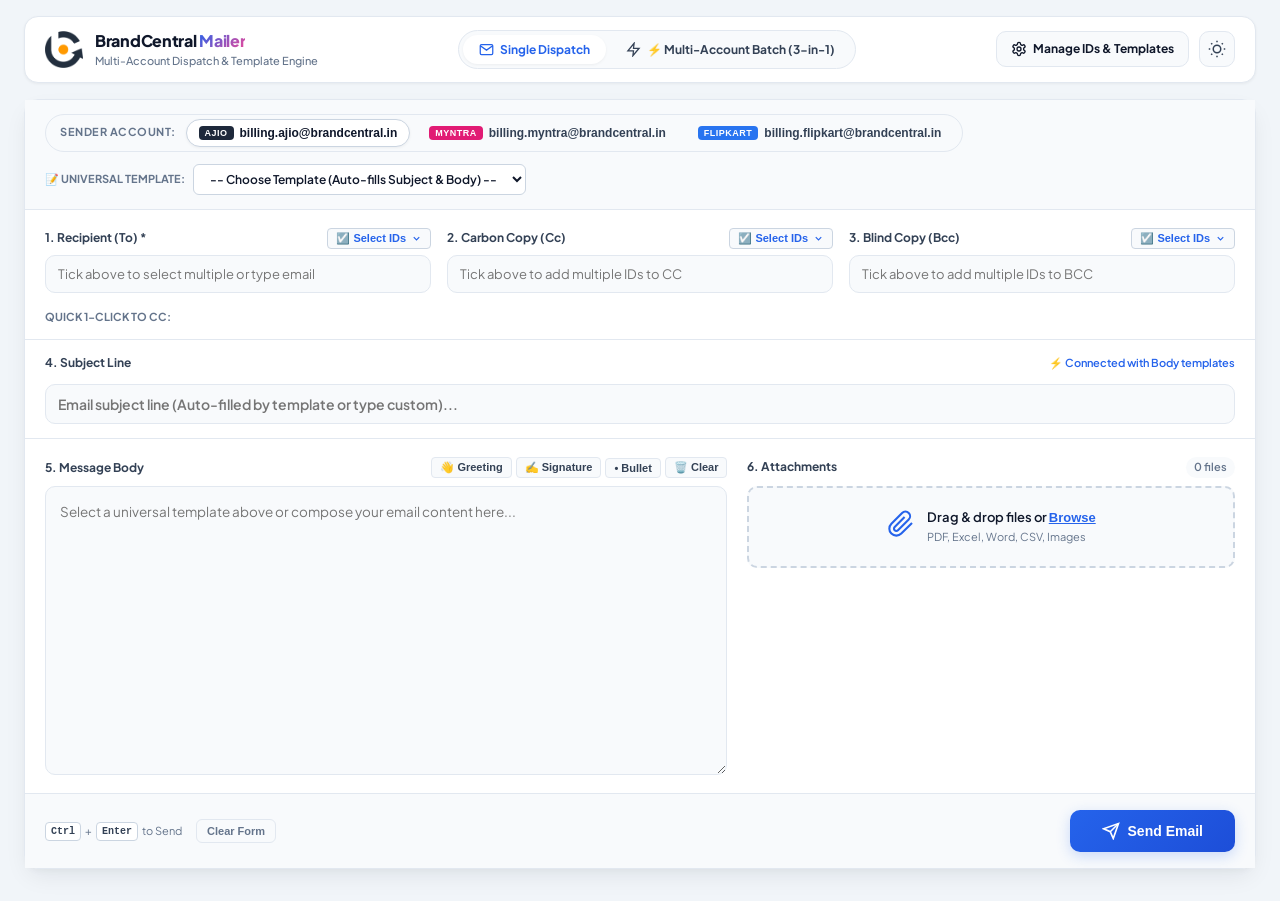
==== static/index.html @ 06729e57 "ok ok" ====
<!DOCTYPE html>
<html lang="en">
<head>
    <meta charset="UTF-8">
    <meta name="viewport" content="width=device-width, initial-scale=1.0">
    <title>BrandCentral Mailer - Multi-Account Dispatcher</title>
    
    <!-- Google Fonts -->
    <link rel="preconnect" href="https://fonts.googleapis.com">
    <link rel="preconnect" href="https://fonts.gstatic.com" crossorigin>
    <link href="https://fonts.googleapis.com/css2?family=Plus+Jakarta+Sans:wght@400;500;600;700;800&family=JetBrains+Mono:wght@400;500&display=swap" rel="stylesheet">
    
    <!-- Tab Favicon -->
    <link rel="icon" type="image/png" href="/static/logo.png">
    <link rel="shortcut icon" type="image/png" href="/static/logo.png">
    <link rel="apple-touch-icon" href="/static/logo.png">

    <link rel="stylesheet" href="/static/style.css">
</head>
<body>
    <div class="app-layout">
        <!-- Top Navigation Bar -->
        <header class="top-navbar">
            <div class="nav-brand">
                <div class="brand-logo-badge">
                    <img src="/static/logo.png" alt="Logo" class="brand-logo-img">
                </div>
                <div class="brand-titles">
                    <span class="brand-title">BrandCentral <span class="highlight">Mailer</span></span>
                    <span class="brand-subtitle">Multi-Account Dispatch & Template Engine</span>
                </div>
            </div>

            <!-- Mode Switcher: Single vs Multi-Account Batch -->
            <div class="mode-switcher-group">
                <button type="button" class="mode-switch-btn active" id="btnModeSingle" data-mode="single">
                    <svg width="15" height="15" viewBox="0 0 24 24" fill="none" stroke="currentColor" stroke-width="2">
                        <path d="M4 4h16c1.1 0 2 .9 2 2v12c0 1.1-.9 2-2 2H4c-1.1 0-2-.9-2-2V6c0-1.1.9-2 2-2z"></path>
                        <polyline points="22,6 12,13 2,6"></polyline>
                    </svg>
                    <span>Single Dispatch</span>
                </button>
                <button type="button" class="mode-switch-btn" id="btnModeBatch" data-mode="batch">
                    <svg width="15" height="15" viewBox="0 0 24 24" fill="none" stroke="currentColor" stroke-width="2">
                        <polygon points="13 2 3 14 12 14 11 22 21 10 12 10 13 2"></polygon>
                    </svg>
                    <span>⚡ Multi-Account Batch (3-in-1)</span>
                </button>
            </div>

            <div class="nav-actions">
                <a href="/manage" class="btn-manage-link" title="Manage Saved Mail IDs and Templates">
                    <svg width="16" height="16" viewBox="0 0 24 24" fill="none" stroke="currentColor" stroke-width="2">
                        <path d="M12.22 2h-.44a2 2 0 0 0-2 2v.18a2 2 0 0 1-1 1.73l-.43.25a2 2 0 0 1-2 0l-.15-.08a2 2 0 0 0-2.73.73l-.22.38a2 2 0 0 0 .73 2.73l.15.1a2 2 0 0 1 1 1.72v.51a2 2 0 0 1-1 1.74l-.15.09a2 2 0 0 0-.73 2.73l.22.38a2 2 0 0 0 2.73.73l.15-.08a2 2 0 0 1 2 0l.43.25a2 2 0 0 1 1 1.73V20a2 2 0 0 0 2 2h.44a2 2 0 0 0 2-2v-.18a2 2 0 0 1 1-1.73l.43-.25a2 2 0 0 1 2 0l.15.08a2 2 0 0 0 2.73-.73l.22-.39a2 2 0 0 0-.73-2.73l-.15-.08a2 2 0 0 1-1-1.74v-.5a2 2 0 0 1 1-1.74l.15-.09a2 2 0 0 0 .73-2.73l-.22-.38a2 2 0 0 0-2.73-.73l-.15.08a2 2 0 0 1-2 0l-.43-.25a2 2 0 0 1-1-1.73V4a2 2 0 0 0-2-2z"></path>
                        <circle cx="12" cy="12" r="3"></circle>
                    </svg>
                    <span>Manage IDs & Templates</span>
                </a>
                <button type="button" id="themeToggle" class="btn-icon" title="Toggle Theme">
                    <svg width="18" height="18" viewBox="0 0 24 24" fill="none" stroke="currentColor" stroke-width="2">
                        <circle cx="12" cy="12" r="5"></circle>
                        <line x1="12" y1="1" x2="12" y2="3"></line>
                        <line x1="12" y1="21" x2="12" y2="23"></line>
                        <line x1="4.22" y1="4.22" x2="5.64" y2="5.64"></line>
                        <line x1="18.36" y1="18.36" x2="19.78" y2="19.78"></line>
                        <line x1="1" y1="12" x2="3" y2="12"></line>
                        <line x1="21" y1="12" x2="23" y2="12"></line>
                        <line x1="4.22" y1="19.78" x2="5.64" y2="18.36"></line>
                        <line x1="18.36" y1="5.64" x2="19.78" y2="4.22"></line>
                    </svg>
                </button>
            </div>
        </header>

        <!-- ================================================================
             VIEW 1: SINGLE DISPATCH MODE (Default)
             ================================================================ -->
        <main class="composer-main-layout" id="singleModeView">
            <form id="emailForm" class="master-composer-card" enctype="multipart/form-data">
                <input type="hidden" name="sender_id" id="sender_id" value="ajio">

                <!-- Header Bar of Composer -->
                <div class="composer-top-banner">
                    <!-- Sender Accounts Selector Group -->
                    <div class="sender-nav-selector">
                        <span class="sender-nav-label">Sender Account:</span>
                        <div class="sender-pills-group">
                            <button type="button" class="sender-pill-btn active" data-sender="ajio" id="pill-ajio">
                                <span class="pill-badge ajio">AJIO</span>
                                <span class="pill-text">billing.ajio@brandcentral.in</span>
                            </button>
                            <button type="button" class="sender-pill-btn" data-sender="myntra" id="pill-myntra">
                                <span class="pill-badge myntra">MYNTRA</span>
                                <span class="pill-text">billing.myntra@brandcentral.in</span>
                            </button>
                            <button type="button" class="sender-pill-btn" data-sender="flipkart" id="pill-flipkart">
                                <span class="pill-badge flipkart">FLIPKART</span>
                                <span class="pill-text">billing.flipkart@brandcentral.in</span>
                            </button>
                        </div>
                    </div>

                    <!-- Universal Template Dropdown -->
                    <div class="preset-box">
                        <label for="templateSelect">📝 Universal Template:</label>
                        <select id="templateSelect" class="preset-select">
                            <option value="">-- Choose Template (Auto-fills Subject & Body) --</option>
                        </select>
                    </div>
                </div>

                <!-- SECTION 1: SIDE-BY-SIDE RECIPIENTS (TO, CC, BCC) -->
                <div class="recipients-grid">
                    <!-- Column 1: TO -->
                    <div class="grid-field">
                        <div class="grid-label-row">
                            <label for="to" class="grid-label">1. Recipient (To) *</label>
                            <div class="multiselect-wrapper" data-target-input="to">
                                <button type="button" class="multiselect-btn">
                                    <span>☑️ Select IDs</span>
                                    <span class="badge-count" style="display: none;">0</span>
                                    <svg width="11" height="11" viewBox="0 0 24 24" fill="none" stroke="currentColor" stroke-width="2.5"><polyline points="6 9 12 15 18 9"></polyline></svg>
                                </button>
                                <div class="multiselect-dropdown">
                                    <div class="popover-top">
                                        <input type="text" class="popover-search-input" placeholder="🔍 Search emails...">
                                    </div>
                                    <div class="popover-actions">
                                        <button type="button" class="action-link-btn btn-select-all">Select All</button>
                                        <button type="button" class="action-link-btn btn-clear-all">Clear All</button>
                                    </div>
                                    <div class="checkbox-list"></div>
                                    <div class="popover-bottom">
                                        <button type="button" class="btn-popover-apply">Apply & Close</button>
                                    </div>
                                </div>
                            </div>
                        </div>
                        <input 
                            type="text" 
                            id="to" 
                            name="to" 
                            class="grid-input" 
                            placeholder="Tick above to select multiple or type email" 
                            required
                            autocomplete="off"
                        >
                    </div>

                    <!-- Column 2: CC -->
                    <div class="grid-field">
                        <div class="grid-label-row">
                            <label for="cc" class="grid-label">2. Carbon Copy (Cc)</label>
                            <div class="multiselect-wrapper" data-target-input="cc">
                                <button type="button" class="multiselect-btn">
                                    <span>☑️ Select IDs</span>
                                    <span class="badge-count" style="display: none;">0</span>
                                    <svg width="11" height="11" viewBox="0 0 24 24" fill="none" stroke="currentColor" stroke-width="2.5"><polyline points="6 9 12 15 18 9"></polyline></svg>
                                </button>
                                <div class="multiselect-dropdown">
                                    <div class="popover-top">
                                        <input type="text" class="popover-search-input" placeholder="🔍 Search emails...">
                                    </div>
                                    <div class="popover-actions">
                                        <button type="button" class="action-link-btn btn-select-all">Select All</button>
                                        <button type="button" class="action-link-btn btn-clear-all">Clear All</button>
                                    </div>
                                    <div class="checkbox-list"></div>
                                    <div class="popover-bottom">
                                        <button type="button" class="btn-popover-apply">Apply & Close</button>
                                    </div>
                                </div>
                            </div>
                        </div>
                        <input 
                            type="text" 
                            id="cc" 
                            name="cc" 
                            class="grid-input" 
                            placeholder="Tick above to add multiple IDs to CC"
                            autocomplete="off"
                        >
                    </div>

                    <!-- Column 3: BCC -->
                    <div class="grid-field">
                        <div class="grid-label-row">
                            <label for="bcc" class="grid-label">3. Blind Copy (Bcc)</label>
                            <div class="multiselect-wrapper" data-target-input="bcc">
                                <button type="button" class="multiselect-btn">
                                    <span>☑️ Select IDs</span>
                                    <span class="badge-count" style="display: none;">0</span>
                                    <svg width="11" height="11" viewBox="0 0 24 24" fill="none" stroke="currentColor" stroke-width="2.5"><polyline points="6 9 12 15 18 9"></polyline></svg>
                                </button>
                                <div class="multiselect-dropdown">
                                    <div class="popover-top">
                                        <input type="text" class="popover-search-input" placeholder="🔍 Search emails...">
                                    </div>
                                    <div class="popover-actions">
                                        <button type="button" class="action-link-btn btn-select-all">Select All</button>
                                        <button type="button" class="action-link-btn btn-clear-all">Clear All</button>
                                    </div>
                                    <div class="checkbox-list"></div>
                                    <div class="popover-bottom">
                                        <button type="button" class="btn-popover-apply">Apply & Close</button>
                                    </div>
                                </div>
                            </div>
                        </div>
                        <input 
                            type="text" 
                            id="bcc" 
                            name="bcc" 
                            class="grid-input" 
                            placeholder="Tick above to add multiple IDs to BCC"
                            autocomplete="off"
                        >
                    </div>
                </div>

                <!-- Quick Email Chips Bar -->
                <div class="quick-chips-bar">
                    <span class="chips-label">Quick 1-Click to CC:</span>
                    <div class="chips-scroll" id="quickChipsContainer"></div>
                </div>

                <!-- SECTION 2: SUBJECT -->
                <div class="subject-section">
                    <div class="grid-field full-width">
                        <div class="subject-label-row">
                            <label for="subject" class="grid-label">4. Subject Line</label>
                            <span class="subject-connected-hint">⚡ Connected with Body templates</span>
                        </div>
                        <input 
                            type="text" 
                            id="subject" 
                            name="subject" 
                            class="grid-input subject-styled-input" 
                            placeholder="Email subject line (Auto-filled by template or type custom)..."
                            autocomplete="off"
                        >
                    </div>
                </div>

                <!-- SECTION 3: BODY & ATTACHMENTS SIDE-BY-SIDE -->
                <div class="content-attachments-grid">
                    <!-- Left: Message Body -->
                    <div class="body-column">
                        <div class="column-header">
                            <label for="body" class="grid-label">5. Message Body</label>
                            <div class="body-toolbar">
                                <button type="button" class="tool-btn" data-tool="greeting" title="Insert Greeting">👋 Greeting</button>
                                <button type="button" class="tool-btn" data-tool="signature" title="Insert Brand Signature">✍️ Signature</button>
                                <button type="button" class="tool-btn" data-tool="bullet" title="Add Bullet">• Bullet</button>
                                <button type="button" class="tool-btn tool-clear" data-tool="clear" title="Clear Body">🗑️ Clear</button>
                            </div>
                        </div>
                        <textarea 
                            id="body" 
                            name="body" 
                            class="body-textarea" 
                            rows="12" 
                            placeholder="Select a universal template above or compose your email content here..."
                        ></textarea>
                    </div>

                    <!-- Right: Attachments -->
                    <div class="attachments-column">
                        <div class="column-header">
                            <label class="grid-label">6. Attachments</label>
                            <span class="file-count-badge" id="fileCountBadge">0 files</span>
                        </div>

                        <div class="drop-zone-compact" id="dropZone">
                            <div class="compact-drop-content">
                                <div class="drop-icon">
                                    <svg width="28" height="28" viewBox="0 0 24 24" fill="none" stroke="currentColor" stroke-width="1.8">
                                        <path d="M21.44 11.05l-9.19 9.19a6 6 0 0 1-8.49-8.49l9.19-9.19a4 4 0 0 1 5.66 5.66l-9.2 9.19a2 2 0 0 1-2.83-2.83l8.49-8.48"></path>
                                    </svg>
                                </div>
                                <div class="drop-text-box">
                                    <span class="main-drop-text">Drag & drop files or <button type="button" class="browse-action" id="browseBtn">Browse</button></span>
                                    <span class="sub-drop-text">PDF, Excel, Word, CSV, Images</span>
                                </div>
                            </div>
                            <input 
                                type="file" 
                                id="fileInput" 
                                name="attachments" 
                                multiple 
                                style="display: none;"
                            >
                        </div>

                        <div class="compact-files-list" id="fileList"></div>
                    </div>
                </div>

                <!-- SECTION 4: FOOTER ACTION BAR -->
                <div class="composer-action-bar">
                    <div class="action-bar-left">
                        <span class="hint-tag"><kbd>Ctrl</kbd> + <kbd>Enter</kbd> to Send</span>
                        <button type="button" id="resetBtn" class="btn-clear-draft">Clear Form</button>
                    </div>

                    <div class="action-bar-right">
                        <button type="submit" id="sendBtn" class="btn-primary-send">
                            <span class="send-label">
                                <svg width="18" height="18" viewBox="0 0 24 24" fill="none" stroke="currentColor" stroke-width="2.2">
                                    <line x1="22" y1="2" x2="11" y2="13"></line>
                                    <polygon points="22 2 15 22 11 13 2 9 22 2"></polygon>
                                </svg>
                                <span>Send Email</span>
                            </span>
                            <span class="btn-loader" id="btnLoader" style="display: none;"></span>
                        </button>
                    </div>
                </div>
            </form>
        </main>

        <!-- ================================================================
             VIEW 2: MULTI-ACCOUNT BATCH (3-in-1) MODE
             ================================================================ -->
        <main class="batch-main-layout" id="multiModeView" style="display: none;">
            <div class="batch-header-banner">
                <div class="batch-banner-left">
                    <h2>⚡ Multi-Account Batch Dispatcher</h2>
                    <p>Har brand card me <strong>apna alag Template</strong>, <strong>☑️ Multi-Select Checkboxes se Recipients</strong> aur attachments set karein!</p>
                </div>
            </div>

            <!-- Batch 3-Card Grid -->
            <div class="batch-cards-container">
                <!-- CARD 1: AJIO -->
                <div class="batch-brand-card" id="batchCardAjio">
                    <div class="batch-card-top ajio-header">
                        <div class="card-brand-tag">
                            <span class="brand-pill ajio">AJIO</span>
                            <span class="brand-email-label">billing.ajio@brandcentral.in</span>
                        </div>
                        <div class="card-toggle-group">
                            <div class="card-tpl-picker">
                                <label for="batchTplAjio">📝 Ajio Template:</label>
                                <select id="batchTplAjio" class="batch-card-template-select" data-brand="ajio">
                                    <option value="">-- Choose Ajio Template --</option>
                                </select>
                            </div>
                            <label class="toggle-checkbox-label">
                                <input type="checkbox" id="enableAjioBatch" checked>
                                <span>Include in Batch</span>
                            </label>
                            <span class="batch-card-status ready" id="statusAjio">Ready</span>
                        </div>
                    </div>

                    <div class="batch-card-body">
                        <!-- Recipients Row with Multi-Select Checkboxes -->
                        <div class="batch-field-group">
                            <!-- To -->
                            <div class="batch-field">
                                <div class="grid-label-row">
                                    <label class="grid-label">To *</label>
                                    <div class="multiselect-wrapper" data-target-input="batchToAjio">
                                        <button type="button" class="multiselect-btn">
                                            <span>☑️ Select IDs</span>
                                            <span class="badge-count" style="display: none;">0</span>
                                            <svg width="11" height="11" viewBox="0 0 24 24" fill="none" stroke="currentColor" stroke-width="2.5"><polyline points="6 9 12 15 18 9"></polyline></svg>
                                        </button>
                                        <div class="multiselect-dropdown">
                                            <div class="popover-top">
                                                <input type="text" class="popover-search-input" placeholder="🔍 Search emails...">
                                            </div>
                                            <div class="popover-actions">
                                                <button type="button" class="action-link-btn btn-select-all">Select All</button>
                                                <button type="button" class="action-link-btn btn-clear-all">Clear All</button>
                                            </div>
                                            <div class="checkbox-list"></div>
                                            <div class="popover-bottom">
                                                <button type="button" class="btn-popover-apply">Apply & Close</button>
                                            </div>
                                        </div>
                                    </div>
                                </div>
                                <input type="text" id="batchToAjio" class="grid-input" placeholder="Tick above to add multiple recipients" required>
                            </div>

                            <!-- Cc -->
                            <div class="batch-field">
                                <div class="grid-label-row">
                                    <label class="grid-label">Cc</label>
                                    <div class="multiselect-wrapper" data-target-input="batchCcAjio">
                                        <button type="button" class="multiselect-btn">
                                            <span>☑️ Select IDs</span>
                                            <span class="badge-count" style="display: none;">0</span>
                                            <svg width="11" height="11" viewBox="0 0 24 24" fill="none" stroke="currentColor" stroke-width="2.5"><polyline points="6 9 12 15 18 9"></polyline></svg>
                                        </button>
                                        <div class="multiselect-dropdown">
                                            <div class="popover-top">
                                                <input type="text" class="popover-search-input" placeholder="🔍 Search emails...">
                                            </div>
                                            <div class="popover-actions">
                                                <button type="button" class="action-link-btn btn-select-all">Select All</button>
                                                <button type="button" class="action-link-btn btn-clear-all">Clear All</button>
                                            </div>
                                            <div class="checkbox-list"></div>
                                            <div class="popover-bottom">
                                                <button type="button" class="btn-popover-apply">Apply & Close</button>
                                            </div>
                                        </div>
                                    </div>
                                </div>
                                <input type="text" id="batchCcAjio" class="grid-input" placeholder="Tick above to add CC">
                            </div>

                            <!-- Bcc -->
                            <div class="batch-field">
                                <div class="grid-label-row">
                                    <label class="grid-label">Bcc</label>
                                    <div class="multiselect-wrapper" data-target-input="batchBccAjio">
                                        <button type="button" class="multiselect-btn">
                                            <span>☑️ Select IDs</span>
                                            <span class="badge-count" style="display: none;">0</span>
                                            <svg width="11" height="11" viewBox="0 0 24 24" fill="none" stroke="currentColor" stroke-width="2.5"><polyline points="6 9 12 15 18 9"></polyline></svg>
                                        </button>
                                        <div class="multiselect-dropdown">
                                            <div class="popover-top">
                                                <input type="text" class="popover-search-input" placeholder="🔍 Search emails...">
                                            </div>
                                            <div class="popover-actions">
                                                <button type="button" class="action-link-btn btn-select-all">Select All</button>
                                                <button type="button" class="action-link-btn btn-clear-all">Clear All</button>
                                            </div>
                                            <div class="checkbox-list"></div>
                                            <div class="popover-bottom">
                                                <button type="button" class="btn-popover-apply">Apply & Close</button>
                                            </div>
                                        </div>
                                    </div>
                                </div>
                                <input type="text" id="batchBccAjio" class="grid-input" placeholder="Tick above to add BCC">
                            </div>
                        </div>

                        <!-- Subject Row -->
                        <div class="batch-field">
                            <label class="grid-label">Ajio Subject</label>
                            <input type="text" id="batchSubAjio" class="grid-input" placeholder="Ajio email subject line...">
                        </div>

                        <!-- Body & Attachments Split Row -->
                        <div class="batch-body-attach-grid">
                            <div class="batch-field">
                                <label class="grid-label">Ajio Message Body</label>
                                <textarea id="batchBodyAjio" class="body-textarea" rows="6" placeholder="Message content for Ajio..."></textarea>
                            </div>
                            <div class="batch-field">
                                <div class="grid-label-row">
                                    <label class="grid-label">Ajio Attachments</label>
                                    <span class="batch-file-count" id="countAjioBadge">0 files</span>
                                </div>
                                <div class="batch-dropzone" id="dropZoneAjio">
                                    <span>📎 Drag Ajio files or <button type="button" class="browse-action" id="browseBtnAjio">Browse</button></span>
                                    <input type="file" id="fileInputAjio" multiple style="display: none;">
                                </div>
                                <div class="batch-file-list" id="fileListAjio"></div>
                            </div>
                        </div>
                    </div>
                </div>

                <!-- CARD 2: MYNTRA -->
                <div class="batch-brand-card" id="batchCardMyntra">
                    <div class="batch-card-top myntra-header">
                        <div class="card-brand-tag">
                            <span class="brand-pill myntra">MYNTRA</span>
                            <span class="brand-email-label">billing.myntra@brandcentral.in</span>
                        </div>
                        <div class="card-toggle-group">
                            <div class="card-tpl-picker">
                                <label for="batchTplMyntra">📝 Myntra Template:</label>
                                <select id="batchTplMyntra" class="batch-card-template-select" data-brand="myntra">
                                    <option value="">-- Choose Myntra Template --</option>
                                </select>
                            </div>
                            <label class="toggle-checkbox-label">
                                <input type="checkbox" id="enableMyntraBatch" checked>
                                <span>Include in Batch</span>
                            </label>
                            <span class="batch-card-status ready" id="statusMyntra">Ready</span>
                        </div>
                    </div>

                    <div class="batch-card-body">
                        <!-- Recipients Row with Multi-Select Checkboxes -->
                        <div class="batch-field-group">
                            <!-- To -->
                            <div class="batch-field">
                                <div class="grid-label-row">
                                    <label class="grid-label">To *</label>
                                    <div class="multiselect-wrapper" data-target-input="batchToMyntra">
                                        <button type="button" class="multiselect-btn">
                                            <span>☑️ Select IDs</span>
                                            <span class="badge-count" style="display: none;">0</span>
                                            <svg width="11" height="11" viewBox="0 0 24 24" fill="none" stroke="currentColor" stroke-width="2.5"><polyline points="6 9 12 15 18 9"></polyline></svg>
                                        </button>
                                        <div class="multiselect-dropdown">
                                            <div class="popover-top">
                                                <input type="text" class="popover-search-input" placeholder="🔍 Search emails...">
                                            </div>
                                            <div class="popover-actions">
                                                <button type="button" class="action-link-btn btn-select-all">Select All</button>
                                                <button type="button" class="action-link-btn btn-clear-all">Clear All</button>
                                            </div>
                                            <div class="checkbox-list"></div>
                                            <div class="popover-bottom">
                                                <button type="button" class="btn-popover-apply">Apply & Close</button>
                                            </div>
                                        </div>
                                    </div>
                                </div>
                                <input type="text" id="batchToMyntra" class="grid-input" placeholder="Tick above to add multiple recipients" required>
                            </div>

                            <!-- Cc -->
                            <div class="batch-field">
                                <div class="grid-label-row">
                                    <label class="grid-label">Cc</label>
                                    <div class="multiselect-wrapper" data-target-input="batchCcMyntra">
                                        <button type="button" class="multiselect-btn">
                                            <span>☑️ Select IDs</span>
                                            <span class="badge-count" style="display: none;">0</span>
                                            <svg width="11" height="11" viewBox="0 0 24 24" fill="none" stroke="currentColor" stroke-width="2.5"><polyline points="6 9 12 15 18 9"></polyline></svg>
                                        </button>
                                        <div class="multiselect-dropdown">
                                            <div class="popover-top">
                                                <input type="text" class="popover-search-input" placeholder="🔍 Search emails...">
                                            </div>
                                            <div class="popover-actions">
                                                <button type="button" class="action-link-btn btn-select-all">Select All</button>
                                                <button type="button" class="action-link-btn btn-clear-all">Clear All</button>
                                            </div>
                                            <div class="checkbox-list"></div>
                                            <div class="popover-bottom">
                                                <button type="button" class="btn-popover-apply">Apply & Close</button>
                                            </div>
                                        </div>
                                    </div>
                                </div>
                                <input type="text" id="batchCcMyntra" class="grid-input" placeholder="Tick above to add CC">
                            </div>

                            <!-- Bcc -->
                            <div class="batch-field">
                                <div class="grid-label-row">
                                    <label class="grid-label">Bcc</label>
                                    <div class="multiselect-wrapper" data-target-input="batchBccMyntra">
                                        <button type="button" class="multiselect-btn">
                                            <span>☑️ Select IDs</span>
                                            <span class="badge-count" style="display: none;">0</span>
                                            <svg width="11" height="11" viewBox="0 0 24 24" fill="none" stroke="currentColor" stroke-width="2.5"><polyline points="6 9 12 15 18 9"></polyline></svg>
                                        </button>
                                        <div class="multiselect-dropdown">
                                            <div class="popover-top">
                                                <input type="text" class="popover-search-input" placeholder="🔍 Search emails...">
                                            </div>
                                            <div class="popover-actions">
                                                <button type="button" class="action-link-btn btn-select-all">Select All</button>
                                                <button type="button" class="action-link-btn btn-clear-all">Clear All</button>
                                            </div>
                                            <div class="checkbox-list"></div>
                                            <div class="popover-bottom">
                                                <button type="button" class="btn-popover-apply">Apply & Close</button>
                                            </div>
                                        </div>
                                    </div>
                                </div>
                                <input type="text" id="batchBccMyntra" class="grid-input" placeholder="Tick above to add BCC">
                            </div>
                        </div>

                        <!-- Subject Row -->
                        <div class="batch-field">
                            <label class="grid-label">Myntra Subject</label>
                            <input type="text" id="batchSubMyntra" class="grid-input" placeholder="Myntra email subject line...">
                        </div>

                        <!-- Body & Attachments Split Row -->
                        <div class="batch-body-attach-grid">
                            <div class="batch-field">
                                <label class="grid-label">Myntra Message Body</label>
                                <textarea id="batchBodyMyntra" class="body-textarea" rows="6" placeholder="Message content for Myntra..."></textarea>
                            </div>
                            <div class="batch-field">
                                <div class="grid-label-row">
                                    <label class="grid-label">Myntra Attachments</label>
                                    <span class="batch-file-count" id="countMyntraBadge">0 files</span>
                                </div>
                                <div class="drop-zone-compact" id="dropZoneMyntra" style="padding: 12px;">
                                    <span>📎 Drag Myntra files or <button type="button" class="browse-action" id="browseBtnMyntra">Browse</button></span>
                                    <input type="file" id="fileInputMyntra" multiple style="display: none;">
                                </div>
                                <div class="batch-file-list" id="fileListMyntra"></div>
                            </div>
                        </div>
                    </div>
                </div>

                <!-- CARD 3: FLIPKART -->
                <div class="batch-brand-card" id="batchCardFlipkart">
                    <div class="batch-card-top flipkart-header">
                        <div class="card-brand-tag">
                            <span class="brand-pill flipkart">FLIPKART</span>
                            <span class="brand-email-label">billing.flipkart@brandcentral.in</span>
                        </div>
                        <div class="card-toggle-group">
                            <div class="card-tpl-picker">
                                <label for="batchTplFlipkart">📝 Flipkart Template:</label>
                                <select id="batchTplFlipkart" class="batch-card-template-select" data-brand="flipkart">
                                    <option value="">-- Choose Flipkart Template --</option>
                                </select>
                            </div>
                            <label class="toggle-checkbox-label">
                                <input type="checkbox" id="enableFlipkartBatch" checked>
                                <span>Include in Batch</span>
                            </label>
                            <span class="batch-card-status ready" id="statusFlipkart">Ready</span>
                        </div>
                    </div>

                    <div class="batch-card-body">
                        <!-- Recipients Row with Multi-Select Checkboxes -->
                        <div class="batch-field-group">
                            <!-- To -->
                            <div class="batch-field">
                                <div class="grid-label-row">
                                    <label class="grid-label">To *</label>
                                    <div class="multiselect-wrapper" data-target-input="batchToFlipkart">
                                        <button type="button" class="multiselect-btn">
                                            <span>☑️ Select IDs</span>
                                            <span class="badge-count" style="display: none;">0</span>
                                            <svg width="11" height="11" viewBox="0 0 24 24" fill="none" stroke="currentColor" stroke-width="2.5"><polyline points="6 9 12 15 18 9"></polyline></svg>
                                        </button>
                                        <div class="multiselect-dropdown">
                                            <div class="popover-top">
                                                <input type="text" class="popover-search-input" placeholder="🔍 Search emails...">
                                            </div>
                                            <div class="popover-actions">
                                                <button type="button" class="action-link-btn btn-select-all">Select All</button>
                                                <button type="button" class="action-link-btn btn-clear-all">Clear All</button>
                                            </div>
                                            <div class="checkbox-list"></div>
                                            <div class="popover-bottom">
                                                <button type="button" class="btn-popover-apply">Apply & Close</button>
                                            </div>
                                        </div>
                                    </div>
                                </div>
                                <input type="text" id="batchToFlipkart" class="grid-input" placeholder="Tick above to add multiple recipients" required>
                            </div>

                            <!-- Cc -->
                            <div class="batch-field">
                                <div class="grid-label-row">
                                    <label class="grid-label">Cc</label>
                                    <div class="multiselect-wrapper" data-target-input="batchCcFlipkart">
                                        <button type="button" class="multiselect-btn">
                                            <span>☑️ Select IDs</span>
                                            <span class="badge-count" style="display: none;">0</span>
                                            <svg width="11" height="11" viewBox="0 0 24 24" fill="none" stroke="currentColor" stroke-width="2.5"><polyline points="6 9 12 15 18 9"></polyline></svg>
                                        </button>
                                        <div class="multiselect-dropdown">
                                            <div class="popover-top">
                                                <input type="text" class="popover-search-input" placeholder="🔍 Search emails...">
                                            </div>
                                            <div class="popover-actions">
                                                <button type="button" class="action-link-btn btn-select-all">Select All</button>
                                                <button type="button" class="action-link-btn btn-clear-all">Clear All</button>
                                            </div>
                                            <div class="checkbox-list"></div>
                                            <div class="popover-bottom">
                                                <button type="button" class="btn-popover-apply">Apply & Close</button>
                                            </div>
                                        </div>
                                    </div>
                                </div>
                                <input type="text" id="batchCcFlipkart" class="grid-input" placeholder="Tick above to add CC">
                            </div>

                            <!-- Bcc -->
                            <div class="batch-field">
                                <div class="grid-label-row">
                                    <label class="grid-label">Bcc</label>
                                    <div class="multiselect-wrapper" data-target-input="batchBccFlipkart">
                                        <button type="button" class="multiselect-btn">
                                            <span>☑️ Select IDs</span>
                                            <span class="badge-count" style="display: none;">0</span>
                                            <svg width="11" height="11" viewBox="0 0 24 24" fill="none" stroke="currentColor" stroke-width="2.5"><polyline points="6 9 12 15 18 9"></polyline></svg>
                                        </button>
                                        <div class="multiselect-dropdown">
                                            <div class="popover-top">
                                                <input type="text" class="popover-search-input" placeholder="🔍 Search emails...">
                                            </div>
                                            <div class="popover-actions">
                                                <button type="button" class="action-link-btn btn-select-all">Select All</button>
                                                <button type="button" class="action-link-btn btn-clear-all">Clear All</button>
                                            </div>
                                            <div class="checkbox-list"></div>
                                            <div class="popover-bottom">
                                                <button type="button" class="btn-popover-apply">Apply & Close</button>
                                            </div>
                                        </div>
                                    </div>
                                </div>
                                <input type="text" id="batchBccFlipkart" class="grid-input" placeholder="Tick above to add BCC">
                            </div>
                        </div>

                        <!-- Subject Row -->
                        <div class="batch-field">
                            <label class="grid-label">Flipkart Subject</label>
                            <input type="text" id="batchSubFlipkart" class="grid-input" placeholder="Flipkart email subject line...">
                        </div>

                        <!-- Body & Attachments Split Row -->
                        <div class="batch-body-attach-grid">
                            <div class="batch-field">
                                <label class="grid-label">Flipkart Message Body</label>
                                <textarea id="batchBodyFlipkart" class="body-textarea" rows="6" placeholder="Message content for Flipkart..."></textarea>
                            </div>
                            <div class="batch-field">
                                <div class="grid-label-row">
                                    <label class="grid-label">Flipkart Attachments</label>
                                    <span class="batch-file-count" id="countFlipkartBadge">0 files</span>
                                </div>
                                <div class="drop-zone-compact" id="dropZoneFlipkart" style="padding: 12px;">
                                    <span>📎 Drag Flipkart files or <button type="button" class="browse-action" id="browseBtnFlipkart">Browse</button></span>
                                    <input type="file" id="fileInputFlipkart" multiple style="display: none;">
                                </div>
                                <div class="batch-file-list" id="fileListFlipkart"></div>
                            </div>
                        </div>
                    </div>
                </div>
            </div>

            <!-- Global Batch Action Bar -->
            <div class="batch-action-bar">
                <div class="batch-action-left">
                    <button type="button" id="resetBatchBtn" class="btn-clear-draft">Clear All 3 Forms</button>
                    <span class="batch-status-msg" id="batchStatusSummary">3 Emails ready for dispatch</span>
                </div>
                <div class="batch-action-right">
                    <button type="button" id="sendBatchBtn" class="btn-primary-send batch-launch-btn">
                        <span class="send-label">
                            <svg width="20" height="20" viewBox="0 0 24 24" fill="none" stroke="currentColor" stroke-width="2.5">
                                <polygon points="13 2 3 14 12 14 11 22 21 10 12 10 13 2"></polygon>
                            </svg>
                            <span>🚀 Dispatch All Emails (1-by-1)</span>
                        </span>
                        <span class="btn-loader" id="batchBtnLoader" style="display: none;"></span>
                    </button>
                </div>
            </div>
        </main>

        <!-- Floating Notifications -->
        <div id="toastContainer" class="toast-container"></div>
    </div>

    <script src="/static/app.js"></script>
</body>
</html>
---- static/style.css ----
/* ==========================================================================
   BrandCentral Mailer - Complete Multi-Account & Management Design System
   ========================================================================== */

:root {
    /* Color Palette - Light Mode */
    --bg-page: #f1f5f9;
    --bg-surface: #ffffff;
    --bg-surface-elevated: #ffffff;
    --bg-subtle: #f8fafc;
    --bg-hover: #f1f5f9;
    --bg-active: #e2e8f0;
    
    --border-subtle: #e2e8f0;
    --border-strong: #cbd5e1;
    --border-focus: #2563eb;

    --text-primary: #0f172a;
    --text-secondary: #334155;
    --text-muted: #64748b;
    --text-inverse: #ffffff;

    --primary: #2563eb;
    --primary-hover: #1d4ed8;
    --primary-light: #eff6ff;
    --primary-glow: rgba(37, 99, 235, 0.22);

    --success: #10b981;
    --success-bg: #ecfdf5;
    --warning: #f59e0b;
    --warning-bg: #fffbeb;
    --danger: #ef4444;
    --danger-bg: #fef2f2;

    /* Brand Colors */
    --brand-ajio: #1e293b;
    --brand-myntra: #e11b74;
    --brand-flipkart: #2874f0;

    /* Radii */
    --radius-sm: 6px;
    --radius-md: 10px;
    --radius-lg: 14px;
    --radius-full: 9999px;

    /* Shadows */
    --shadow-sm: 0 1px 3px 0 rgba(0, 0, 0, 0.05);
    --shadow-md: 0 4px 6px -1px rgba(0, 0, 0, 0.07), 0 2px 4px -2px rgba(0, 0, 0, 0.05);
    --shadow-card: 0 10px 25px -4px rgba(15, 23, 42, 0.08), 0 4px 6px -2px rgba(15, 23, 42, 0.03);
    --shadow-popover: 0 12px 30px rgba(0, 0, 0, 0.15), 0 4px 10px rgba(0, 0, 0, 0.05);

    /* Fonts */
    --font-main: 'Plus Jakarta Sans', -apple-system, BlinkMacSystemFont, 'Segoe UI', Roboto, sans-serif;
    --font-mono: 'JetBrains Mono', Consolas, monospace;

    --transition-fast: 0.15s cubic-bezier(0.4, 0, 0.2, 1);
}

/* Dark Mode Theme */
[data-theme="dark"] {
    --bg-page: #0b0f19;
    --bg-surface: #111827;
    --bg-surface-elevated: #1f2937;
    --bg-subtle: #161f30;
    --bg-hover: #1f293d;
    --bg-active: #28354d;
    
    --border-subtle: #1f293d;
    --border-strong: #334155;
    --border-focus: #60a5fa;

    --text-primary: #f8fafc;
    --text-secondary: #cbd5e1;
    --text-muted: #64748b;
    --text-inverse: #0f172a;

    --primary: #3b82f6;
    --primary-hover: #60a5fa;
    --primary-light: rgba(59, 130, 246, 0.15);
    --primary-glow: rgba(59, 130, 246, 0.4);

    --success: #34d399;
    --success-bg: rgba(16, 185, 129, 0.15);
    --warning: #fbbf24;
    --warning-bg: rgba(245, 158, 11, 0.15);
    --danger: #f87171;
    --danger-bg: rgba(239, 68, 68, 0.15);

    --shadow-card: 0 16px 35px -5px rgba(0, 0, 0, 0.5);
    --shadow-popover: 0 16px 35px rgba(0, 0, 0, 0.6);
}

/* Global Reset */
*, *::before, *::after {
    box-sizing: border-box;
    margin: 0;
    padding: 0;
}

body {
    font-family: var(--font-main);
    background-color: var(--bg-page);
    color: var(--text-primary);
    line-height: 1.5;
    -webkit-font-smoothing: antialiased;
    min-height: 100vh;
}

.app-layout {
    display: flex;
    flex-direction: column;
    max-width: 1440px;
    margin: 0 auto;
    padding: 16px 24px 32px 24px;
    gap: 16px;
    min-height: 100vh;
}

/* ==========================================================================
   Top Navbar & Mode Switcher
   ========================================================================== */

.top-navbar {
    display: flex;
    align-items: center;
    justify-content: space-between;
    padding: 12px 20px;
    background: var(--bg-surface);
    border: 1px solid var(--border-subtle);
    border-radius: var(--radius-lg);
    box-shadow: var(--shadow-sm);
    flex-wrap: wrap;
    gap: 12px;
}

.nav-brand {
    display: flex;
    align-items: center;
    gap: 12px;
}

.brand-logo-badge {
    width: 38px;
    height: 38px;
    border-radius: 10px;
    background: transparent;
    display: flex;
    align-items: center;
    justify-content: center;
    overflow: hidden;
    flex-shrink: 0;
}

.brand-logo-img {
    width: 100%;
    height: 100%;
    object-fit: contain;
    border-radius: 8px;
}

.brand-titles {
    display: flex;
    flex-direction: column;
}

.brand-title {
    font-size: 16px;
    font-weight: 800;
    letter-spacing: -0.3px;
    color: var(--text-primary);
}

.brand-title .highlight {
    background: linear-gradient(135deg, #2563eb, #ec4899);
    -webkit-background-clip: text;
    -webkit-text-fill-color: transparent;
}

.brand-subtitle {
    font-size: 11px;
    font-weight: 500;
    color: var(--text-muted);
}

/* Mode Switcher Buttons */
.mode-switcher-group {
    display: flex;
    align-items: center;
    gap: 4px;
    background: var(--bg-subtle);
    border: 1.5px solid var(--border-subtle);
    padding: 4px;
    border-radius: var(--radius-full);
}

.mode-switch-btn {
    display: flex;
    align-items: center;
    gap: 6px;
    padding: 7px 16px;
    border-radius: var(--radius-full);
    border: none;
    background: transparent;
    font-family: inherit;
    font-size: 12px;
    font-weight: 700;
    color: var(--text-secondary);
    cursor: pointer;
    transition: all var(--transition-fast);
}

.mode-switch-btn:hover {
    color: var(--text-primary);
}

.mode-switch-btn.active {
    background: var(--bg-surface);
    color: var(--primary);
    box-shadow: var(--shadow-sm);
}

.nav-actions {
    display: flex;
    align-items: center;
    gap: 10px;
}

.btn-manage-link, .btn-send-nav {
    display: flex;
    align-items: center;
    gap: 6px;
    padding: 8px 14px;
    border-radius: var(--radius-md);
    background: var(--bg-subtle);
    border: 1px solid var(--border-subtle);
    color: var(--text-primary);
    font-size: 12px;
    font-weight: 700;
    text-decoration: none;
    cursor: pointer;
    transition: all var(--transition-fast);
}

.btn-manage-link:hover, .btn-send-nav:hover {
    background: var(--bg-hover);
    border-color: var(--border-strong);
    color: var(--primary);
}

.btn-icon {
    width: 36px;
    height: 36px;
    border-radius: var(--radius-md);
    background: var(--bg-subtle);
    border: 1px solid var(--border-subtle);
    color: var(--text-secondary);
    display: flex;
    align-items: center;
    justify-content: center;
    cursor: pointer;
    transition: all var(--transition-fast);
}

.btn-icon:hover {
    background: var(--bg-hover);
    color: var(--text-primary);
}

/* Sender Nav Selector */
.sender-nav-selector {
    display: flex;
    align-items: center;
    gap: 10px;
    background: var(--bg-subtle);
    border: 1px solid var(--border-subtle);
    padding: 4px 8px;
    border-radius: var(--radius-full);
}

.sender-nav-label {
    font-size: 11px;
    font-weight: 700;
    color: var(--text-muted);
    text-transform: uppercase;
    letter-spacing: 0.5px;
    margin-left: 6px;
}

.sender-pills-group {
    display: flex;
    align-items: center;
    gap: 6px;
}

.sender-pill-btn {
    display: flex;
    align-items: center;
    gap: 6px;
    padding: 6px 12px;
    border-radius: var(--radius-full);
    border: 1px solid transparent;
    background: transparent;
    cursor: pointer;
    transition: all var(--transition-fast);
}

.sender-pill-btn:hover {
    background: var(--bg-hover);
}

.sender-pill-btn.active {
    background: var(--bg-surface);
    border-color: var(--border-strong);
    box-shadow: var(--shadow-sm);
}

.pill-badge {
    font-size: 9px;
    font-weight: 800;
    letter-spacing: 0.5px;
    padding: 2px 6px;
    border-radius: 4px;
    color: #ffffff;
}

.pill-badge.ajio { background: var(--brand-ajio); }
.pill-badge.myntra { background: var(--brand-myntra); }
.pill-badge.flipkart { background: var(--brand-flipkart); }

.pill-text {
    font-size: 12px;
    font-weight: 600;
    color: var(--text-secondary);
}

.sender-pill-btn.active .pill-text {
    color: var(--text-primary);
    font-weight: 700;
}

/* ==========================================================================
   Single Composer Card Layout
   ========================================================================== */

.composer-main-layout {
    width: 100%;
}

.master-composer-card {
    background: var(--bg-surface);
    border: 1px solid var(--border-subtle);
    border-radius: var(--radius-lg);
    box-shadow: var(--shadow-card);
    display: flex;
    flex-direction: column;
    overflow: visible;
}

.composer-top-banner {
    display: flex;
    align-items: center;
    justify-content: space-between;
    padding: 14px 20px;
    background: var(--bg-subtle);
    border-bottom: 1px solid var(--border-subtle);
    flex-wrap: wrap;
    gap: 12px;
}

.banner-status {
    display: flex;
    align-items: center;
    gap: 10px;
}

.active-badge {
    padding: 4px 10px;
    border-radius: var(--radius-sm);
    font-size: 11px;
    font-weight: 800;
    color: #ffffff;
    letter-spacing: 0.5px;
}

.active-badge.ajio { background: var(--brand-ajio); }
.active-badge.myntra { background: var(--brand-myntra); }
.active-badge.flipkart { background: var(--brand-flipkart); }

.status-desc {
    font-size: 12px;
    font-weight: 600;
    color: var(--text-secondary);
}

.preset-box {
    display: flex;
    align-items: center;
    gap: 8px;
}

.preset-box label {
    font-size: 11px;
    font-weight: 700;
    color: var(--text-muted);
    text-transform: uppercase;
}

.preset-select {
    padding: 6px 12px;
    border-radius: var(--radius-sm);
    border: 1px solid var(--border-strong);
    background: var(--bg-surface);
    color: var(--text-primary);
    font-family: inherit;
    font-size: 12px;
    font-weight: 600;
    outline: none;
    cursor: pointer;
    min-width: 260px;
    transition: all var(--transition-fast);
}

.preset-select:focus {
    border-color: var(--primary);
    box-shadow: 0 0 0 2px var(--primary-light);
}

/* Recipients 3-Column Grid */
.recipients-grid {
    display: grid;
    grid-template-columns: 1fr 1fr 1fr;
    gap: 16px;
    padding: 18px 20px 10px 20px;
}

@media (max-width: 900px) {
    .recipients-grid {
        grid-template-columns: 1fr;
    }
}

.grid-field {
    display: flex;
    flex-direction: column;
    gap: 6px;
    position: relative;
}

.grid-label-row {
    display: flex;
    align-items: center;
    justify-content: space-between;
}

.grid-label {
    font-size: 12px;
    font-weight: 700;
    color: var(--text-secondary);
}

/* Multi-Select Checkbox Dropdown Trigger & Popover */
.multiselect-wrapper {
    position: relative;
}

.multiselect-btn {
    display: flex;
    align-items: center;
    gap: 5px;
    padding: 3px 8px;
    border-radius: 4px;
    border: 1px solid var(--border-strong);
    background: var(--bg-subtle);
    color: var(--primary);
    font-size: 11px;
    font-weight: 700;
    cursor: pointer;
    transition: all var(--transition-fast);
}

.multiselect-btn:hover {
    background: var(--primary-light);
    border-color: var(--primary);
}

.badge-count {
    background: var(--primary);
    color: #ffffff;
    font-size: 9px;
    font-weight: 800;
    padding: 1px 5px;
    border-radius: var(--radius-full);
}

.multiselect-dropdown {
    display: none;
    position: absolute;
    top: calc(100% + 6px);
    right: 0;
    width: 290px;
    background: var(--bg-surface);
    border: 1px solid var(--border-strong);
    border-radius: var(--radius-md);
    box-shadow: var(--shadow-popover);
    z-index: 1000;
    flex-direction: column;
    overflow: hidden;
    animation: fadeInScale 0.15s cubic-bezier(0.16, 1, 0.3, 1);
}

.multiselect-dropdown.open {
    display: flex;
}

@keyframes fadeInScale {
    from { opacity: 0; transform: translateY(-6px) scale(0.97); }
    to { opacity: 1; transform: translateY(0) scale(1); }
}

.popover-top {
    padding: 8px 10px;
    background: var(--bg-subtle);
    border-bottom: 1px solid var(--border-subtle);
}

.popover-search-input {
    width: 100%;
    padding: 5px 8px;
    font-size: 12px;
    border: 1px solid var(--border-subtle);
    border-radius: 4px;
    background: var(--bg-surface);
    color: var(--text-primary);
    outline: none;
}

.popover-actions {
    display: flex;
    justify-content: space-between;
    padding: 6px 10px;
    background: var(--bg-subtle);
    border-bottom: 1px solid var(--border-subtle);
}

.action-link-btn {
    background: none;
    border: none;
    color: var(--primary);
    font-size: 11px;
    font-weight: 600;
    cursor: pointer;
}

.action-link-btn:hover {
    text-decoration: underline;
}

.checkbox-list {
    max-height: 220px;
    overflow-y: auto;
    display: flex;
    flex-direction: column;
    padding: 4px 0;
}

.checkbox-item {
    display: flex;
    align-items: center;
    gap: 8px;
    padding: 7px 10px;
    cursor: pointer;
    transition: background var(--transition-fast);
    user-select: none;
}

.checkbox-item:hover {
    background: var(--bg-hover);
}

.checkbox-item input[type="checkbox"] {
    cursor: pointer;
    accent-color: var(--primary);
    width: 14px;
    height: 14px;
}

.item-info {
    display: flex;
    flex-direction: column;
    overflow: hidden;
}

.item-name {
    font-size: 12px;
    font-weight: 700;
    color: var(--text-primary);
    white-space: nowrap;
    overflow: hidden;
    text-overflow: ellipsis;
}

.item-email {
    font-size: 10px;
    color: var(--text-muted);
    font-family: var(--font-mono);
    white-space: nowrap;
    overflow: hidden;
    text-overflow: ellipsis;
}

.popover-bottom {
    padding: 8px 10px;
    background: var(--bg-subtle);
    border-top: 1px solid var(--border-subtle);
    display: flex;
    justify-content: flex-end;
}

.btn-popover-apply {
    padding: 5px 12px;
    border-radius: 4px;
    background: var(--primary);
    color: #ffffff;
    border: none;
    font-size: 11px;
    font-weight: 700;
    cursor: pointer;
}

.btn-popover-apply:hover {
    background: var(--primary-hover);
}

.grid-input {
    width: 100%;
    padding: 10px 12px;
    border: 1px solid var(--border-subtle);
    border-radius: var(--radius-md);
    background: var(--bg-subtle);
    font-family: inherit;
    font-size: 13px;
    color: var(--text-primary);
    outline: none;
    transition: all var(--transition-fast);
}

.grid-input:focus {
    background: var(--bg-surface);
    border-color: var(--primary);
    box-shadow: 0 0 0 3px var(--primary-light);
}

/* Quick Chips Bar */
.quick-chips-bar {
    display: flex;
    align-items: center;
    gap: 10px;
    padding: 6px 20px 14px 20px;
    border-bottom: 1px solid var(--border-subtle);
    overflow-x: auto;
}

.chips-label {
    font-size: 11px;
    font-weight: 700;
    color: var(--text-muted);
    white-space: nowrap;
    text-transform: uppercase;
}

.chips-scroll {
    display: flex;
    align-items: center;
    gap: 6px;
    overflow-x: auto;
    padding-bottom: 2px;
}

.email-chip-btn {
    padding: 3px 8px;
    border-radius: var(--radius-full);
    border: 1px solid var(--border-subtle);
    background: var(--bg-subtle);
    color: var(--text-secondary);
    font-size: 11px;
    font-weight: 600;
    cursor: pointer;
    white-space: nowrap;
    transition: all var(--transition-fast);
    display: flex;
    align-items: center;
    gap: 4px;
}

.email-chip-btn:hover {
    background: var(--primary-light);
    color: var(--primary);
    border-color: var(--primary);
    transform: translateY(-1px);
}

/* Subject Section */
.subject-section {
    padding: 14px 20px;
    border-bottom: 1px solid var(--border-subtle);
}

.subject-label-row {
    display: flex;
    align-items: center;
    justify-content: space-between;
    margin-bottom: 6px;
}

.subject-connected-hint {
    font-size: 11px;
    font-weight: 600;
    color: var(--primary);
}

.subject-styled-input {
    font-weight: 600;
    font-size: 14px;
}

/* Body & Attachments Side-by-Side */
.content-attachments-grid {
    display: grid;
    grid-template-columns: 1.4fr 1fr;
    gap: 20px;
    padding: 18px 20px;
    align-items: stretch;
}

@media (max-width: 960px) {
    .content-attachments-grid {
        grid-template-columns: 1fr;
    }
}

.body-column, .attachments-column {
    display: flex;
    flex-direction: column;
    gap: 8px;
}

.column-header {
    display: flex;
    align-items: center;
    justify-content: space-between;
}

.body-toolbar {
    display: flex;
    align-items: center;
    gap: 4px;
}

.tool-btn {
    padding: 3px 8px;
    border-radius: 4px;
    border: 1px solid var(--border-subtle);
    background: var(--bg-subtle);
    color: var(--text-secondary);
    font-size: 11px;
    font-weight: 600;
    cursor: pointer;
    transition: all var(--transition-fast);
}

.tool-btn:hover {
    background: var(--bg-hover);
    color: var(--text-primary);
    border-color: var(--border-strong);
}

.tool-clear:hover {
    color: var(--danger);
    background: var(--danger-bg);
}

.body-textarea {
    width: 100%;
    padding: 14px;
    border: 1px solid var(--border-subtle);
    border-radius: var(--radius-md);
    background: var(--bg-subtle);
    color: var(--text-primary);
    font-family: inherit;
    font-size: 13.5px;
    line-height: 1.6;
    outline: none;
    resize: vertical;
    min-height: 240px;
    transition: all var(--transition-fast);
}

.body-textarea:focus {
    background: var(--bg-surface);
    border-color: var(--primary);
    box-shadow: 0 0 0 3px var(--primary-light);
}

/* Attachments Compact Column */
.file-count-badge {
    font-size: 11px;
    font-weight: 600;
    padding: 2px 8px;
    border-radius: var(--radius-full);
    background: var(--bg-subtle);
    color: var(--text-muted);
}

.drop-zone-compact {
    border: 2px dashed var(--border-strong);
    border-radius: var(--radius-md);
    background: var(--bg-subtle);
    padding: 20px;
    text-align: center;
    cursor: pointer;
    transition: all var(--transition-fast);
}

.drop-zone-compact:hover, .drop-zone-compact.dragover {
    border-color: var(--primary);
    background: var(--primary-light);
}

.compact-drop-content {
    display: flex;
    align-items: center;
    justify-content: center;
    gap: 12px;
}

.drop-icon {
    color: var(--primary);
}

.drop-text-box {
    display: flex;
    flex-direction: column;
    align-items: flex-start;
    gap: 2px;
}

.main-drop-text {
    font-size: 13px;
    font-weight: 600;
    color: var(--text-primary);
}

.browse-action {
    background: none;
    border: none;
    color: var(--primary);
    font-weight: 700;
    font-size: 13px;
    cursor: pointer;
    text-decoration: underline;
    padding: 0;
}

.sub-drop-text {
    font-size: 11px;
    color: var(--text-muted);
}

.compact-files-list {
    display: flex;
    flex-direction: column;
    gap: 6px;
    max-height: 170px;
    overflow-y: auto;
    margin-top: 4px;
}

.file-chip {
    display: flex;
    align-items: center;
    justify-content: space-between;
    padding: 6px 10px;
    background: var(--bg-subtle);
    border: 1px solid var(--border-subtle);
    border-radius: var(--radius-sm);
    font-size: 12px;
}

.file-chip-left {
    display: flex;
    align-items: center;
    gap: 8px;
    overflow: hidden;
}

.file-chip-icon {
    padding: 2px 6px;
    border-radius: 4px;
    background: var(--primary-light);
    color: var(--primary);
    font-weight: 800;
    font-size: 10px;
    text-transform: uppercase;
}

.file-chip-name {
    font-weight: 600;
    color: var(--text-primary);
    white-space: nowrap;
    overflow: hidden;
    text-overflow: ellipsis;
    max-width: 180px;
}

.file-chip-size {
    font-size: 11px;
    color: var(--text-muted);
    font-family: var(--font-mono);
}

.file-chip-remove {
    background: none;
    border: none;
    color: var(--text-muted);
    font-size: 15px;
    cursor: pointer;
    line-height: 1;
    padding: 0 4px;
}

.file-chip-remove:hover {
    color: var(--danger);
}

/* Footer Action Bar */
.composer-action-bar {
    display: flex;
    align-items: center;
    justify-content: space-between;
    padding: 16px 20px;
    background: var(--bg-subtle);
    border-top: 1px solid var(--border-subtle);
}

.action-bar-left {
    display: flex;
    align-items: center;
    gap: 14px;
}

.hint-tag {
    font-size: 11px;
    color: var(--text-muted);
    display: flex;
    align-items: center;
    gap: 4px;
}

.hint-tag kbd {
    background: var(--bg-surface);
    border: 1px solid var(--border-strong);
    border-radius: 4px;
    padding: 1px 5px;
    font-size: 10px;
    font-weight: 700;
    color: var(--text-secondary);
}

.btn-clear-draft {
    background: none;
    border: 1px solid var(--border-subtle);
    border-radius: var(--radius-sm);
    padding: 5px 10px;
    font-size: 11px;
    font-weight: 600;
    color: var(--text-muted);
    cursor: pointer;
    transition: all var(--transition-fast);
}

.btn-clear-draft:hover {
    background: var(--danger-bg);
    color: var(--danger);
    border-color: transparent;
}

.btn-primary-send {
    background: linear-gradient(135deg, #2563eb, #1d4ed8);
    color: #ffffff;
    border: none;
    border-radius: var(--radius-md);
    padding: 12px 32px;
    font-size: 14px;
    font-weight: 700;
    cursor: pointer;
    box-shadow: 0 4px 14px var(--primary-glow);
    display: flex;
    align-items: center;
    justify-content: center;
    transition: all var(--transition-fast);
    min-width: 160px;
}

.btn-primary-send:hover {
    background: linear-gradient(135deg, #1d4ed8, #1e40af);
    box-shadow: 0 6px 20px var(--primary-glow);
    transform: translateY(-1px);
}

.btn-primary-send:disabled {
    background: var(--text-muted);
    cursor: not-allowed;
    box-shadow: none;
    opacity: 0.6;
}

.send-label {
    display: flex;
    align-items: center;
    gap: 8px;
}

.btn-loader {
    width: 18px;
    height: 18px;
    border: 2px solid rgba(255, 255, 255, 0.3);
    border-radius: 50%;
    border-top-color: #ffffff;
    animation: spin 0.8s linear infinite;
}

@keyframes spin {
    to { transform: rotate(360deg); }
}

/* ==========================================================================
   VIEW 2: MULTI-ACCOUNT BATCH (3-in-1) STYLES
   ========================================================================== */

.batch-main-layout {
    display: flex;
    flex-direction: column;
    gap: 16px;
    width: 100%;
}

.batch-header-banner {
    background: var(--bg-surface);
    border: 1px solid var(--border-subtle);
    border-radius: var(--radius-lg);
    padding: 16px 20px;
    display: flex;
    align-items: center;
    justify-content: space-between;
    flex-wrap: wrap;
    gap: 14px;
    box-shadow: var(--shadow-sm);
}

.batch-banner-left h2 {
    font-size: 16px;
    font-weight: 800;
    color: var(--text-primary);
}

.batch-banner-left p {
    font-size: 12px;
    color: var(--text-muted);
    margin-top: 2px;
}

.batch-cards-container {
    display: flex;
    flex-direction: column;
    gap: 16px;
}

.batch-brand-card {
    background: var(--bg-surface);
    border: 1.5px solid var(--border-subtle);
    border-radius: var(--radius-lg);
    box-shadow: var(--shadow-card);
    overflow: hidden;
    transition: all var(--transition-fast);
}

.batch-brand-card:hover {
    border-color: var(--border-strong);
}

.batch-card-top {
    display: flex;
    align-items: center;
    justify-content: space-between;
    padding: 12px 18px;
    border-bottom: 1px solid var(--border-subtle);
    background: var(--bg-subtle);
}

.batch-card-top.ajio-header { border-left: 5px solid var(--brand-ajio); }
.batch-card-top.myntra-header { border-left: 5px solid var(--brand-myntra); }
.batch-card-top.flipkart-header { border-left: 5px solid var(--brand-flipkart); }

.card-brand-tag {
    display: flex;
    align-items: center;
    gap: 10px;
}

.brand-pill {
    font-size: 10px;
    font-weight: 800;
    letter-spacing: 0.5px;
    padding: 3px 8px;
    border-radius: 4px;
    color: #ffffff;
}

.brand-pill.ajio { background: var(--brand-ajio); }
.brand-pill.myntra { background: var(--brand-myntra); }
.brand-pill.flipkart { background: var(--brand-flipkart); }

.brand-email-label {
    font-size: 12px;
    font-weight: 700;
    color: var(--text-primary);
    font-family: var(--font-mono);
}

.card-toggle-group {
    display: flex;
    align-items: center;
    gap: 14px;
}

.toggle-checkbox-label {
    display: flex;
    align-items: center;
    gap: 6px;
    font-size: 12px;
    font-weight: 600;
    color: var(--text-secondary);
    cursor: pointer;
}

.toggle-checkbox-label input[type="checkbox"] {
    accent-color: var(--primary);
    width: 15px;
    height: 15px;
    cursor: pointer;
}

.batch-card-status {
    font-size: 10px;
    font-weight: 800;
    padding: 3px 8px;
    border-radius: var(--radius-full);
    text-transform: uppercase;
    letter-spacing: 0.5px;
}

.batch-card-status.ready { background: var(--bg-subtle); color: var(--text-muted); border: 1px solid var(--border-subtle); }
.batch-card-status.sending { background: var(--primary-light); color: var(--primary); border: 1px solid var(--primary); animation: pulse 1s infinite; }
.batch-card-status.sent { background: var(--success-bg); color: var(--success); border: 1px solid var(--success); }
.batch-card-status.failed { background: var(--danger-bg); color: var(--danger); border: 1px solid var(--danger); }
.batch-card-status.disabled { background: var(--bg-active); color: var(--text-muted); }

.batch-card-body {
    padding: 16px 18px;
    display: flex;
    flex-direction: column;
    gap: 12px;
}

.batch-field-group {
    display: grid;
    grid-template-columns: 1fr 1fr 1fr;
    gap: 12px;
}

@media (max-width: 860px) {
    .batch-field-group {
        grid-template-columns: 1fr;
    }
}

.batch-field {
    display: flex;
    flex-direction: column;
    gap: 5px;
}

.batch-quick-select, .batch-card-template-select {
    padding: 2px 6px;
    font-size: 11px;
    font-weight: 600;
    border-radius: 4px;
    border: 1px solid var(--border-strong);
    background: var(--bg-subtle);
    color: var(--primary);
    outline: none;
    cursor: pointer;
}

.batch-body-attach-grid {
    display: grid;
    grid-template-columns: 1.4fr 1fr;
    gap: 14px;
}

@media (max-width: 860px) {
    .batch-body-attach-grid {
        grid-template-columns: 1fr;
    }
}

.batch-dropzone {
    border: 1.5px dashed var(--border-strong);
    border-radius: var(--radius-md);
    background: var(--bg-subtle);
    padding: 12px 14px;
    font-size: 12px;
    color: var(--text-muted);
    text-align: center;
    cursor: pointer;
    transition: all var(--transition-fast);
}

.batch-dropzone:hover {
    border-color: var(--primary);
    background: var(--primary-light);
}

.batch-file-count {
    font-size: 10px;
    font-weight: 600;
    color: var(--text-muted);
}

.batch-file-list {
    display: flex;
    flex-direction: column;
    gap: 4px;
    max-height: 100px;
    overflow-y: auto;
    margin-top: 4px;
}

/* Global Batch Action Bar */
.batch-action-bar {
    background: var(--bg-surface);
    border: 1px solid var(--border-subtle);
    border-radius: var(--radius-lg);
    padding: 16px 20px;
    display: flex;
    align-items: center;
    justify-content: space-between;
    box-shadow: var(--shadow-sm);
    flex-wrap: wrap;
    gap: 12px;
}

.batch-action-left {
    display: flex;
    align-items: center;
    gap: 14px;
}

.batch-status-msg {
    font-size: 12px;
    font-weight: 700;
    color: var(--text-secondary);
}

.batch-launch-btn {
    padding: 14px 36px;
    font-size: 15px;
    background: linear-gradient(135deg, #2563eb, #7c3aed);
}

.batch-launch-btn:hover {
    background: linear-gradient(135deg, #1d4ed8, #6d28d9);
}

/* ==========================================================================
   Management Page (manage.html) Styles
   ========================================================================== */

.manage-tabs-header {
    display: flex;
    gap: 10px;
    border-bottom: 2px solid var(--border-subtle);
    padding-bottom: 2px;
}

.tab-btn {
    display: flex;
    align-items: center;
    gap: 8px;
    padding: 10px 18px;
    background: transparent;
    border: none;
    border-bottom: 3px solid transparent;
    font-family: inherit;
    font-size: 13px;
    font-weight: 700;
    color: var(--text-muted);
    cursor: pointer;
    transition: all var(--transition-fast);
    margin-bottom: -2px;
}

.tab-btn:hover {
    color: var(--text-primary);
}

.tab-btn.active {
    color: var(--primary);
    border-bottom-color: var(--primary);
}

.tab-content {
    display: none;
}

.tab-content.active {
    display: block;
}

.manage-grid {
    display: grid;
    grid-template-columns: 1.1fr 1fr;
    gap: 20px;
    align-items: start;
    margin-top: 14px;
}

@media (max-width: 960px) {
    .manage-grid {
        grid-template-columns: 1fr;
    }
}

.manage-list-panel, .manage-form-panel {
    background: var(--bg-surface);
    border: 1px solid var(--border-subtle);
    border-radius: var(--radius-lg);
    padding: 20px;
    box-shadow: var(--shadow-sm);
}

.panel-header-row {
    display: flex;
    align-items: center;
    justify-content: space-between;
    margin-bottom: 16px;
}

.panel-header-row h3 {
    font-size: 15px;
    font-weight: 800;
}

.btn-primary-sm {
    padding: 6px 12px;
    background: var(--primary-light);
    color: var(--primary);
    border: 1px solid rgba(37, 99, 235, 0.2);
    border-radius: var(--radius-sm);
    font-size: 12px;
    font-weight: 700;
    cursor: pointer;
    transition: all var(--transition-fast);
}

.btn-primary-sm:hover {
    background: var(--primary);
    color: #ffffff;
}

.items-list {
    display: flex;
    flex-direction: column;
    gap: 10px;
    max-height: 520px;
    overflow-y: auto;
}

.empty-state {
    text-align: center;
    padding: 32px 16px;
    font-size: 13px;
    color: var(--text-muted);
}

.manage-item-card {
    background: var(--bg-subtle);
    border: 1px solid var(--border-subtle);
    border-radius: var(--radius-md);
    padding: 14px;
    display: flex;
    align-items: flex-start;
    justify-content: space-between;
    gap: 12px;
    transition: all var(--transition-fast);
}

.manage-item-card:hover {
    border-color: var(--border-strong);
    background: var(--bg-surface);
}

.item-card-main {
    flex: 1;
    display: flex;
    flex-direction: column;
    gap: 4px;
    min-width: 0;
}

.item-card-title {
    font-size: 14px;
    font-weight: 700;
    color: var(--text-primary);
}

.item-card-subtitle {
    font-size: 12px;
    color: var(--text-secondary);
    font-weight: 500;
}

.item-card-body-preview {
    font-size: 11px;
    color: var(--text-muted);
    line-height: 1.4;
    white-space: pre-wrap;
    background: var(--bg-hover);
    padding: 6px 8px;
    border-radius: 4px;
    margin-top: 4px;
}

.item-card-meta {
    font-size: 11px;
    color: var(--text-muted);
    font-family: var(--font-mono);
}

.item-card-actions {
    display: flex;
    flex-direction: column;
    gap: 6px;
    flex-shrink: 0;
}

.btn-edit-item, .btn-delete-item {
    padding: 4px 8px;
    border-radius: 4px;
    border: 1px solid var(--border-subtle);
    background: var(--bg-surface);
    font-size: 11px;
    font-weight: 600;
    cursor: pointer;
    transition: all var(--transition-fast);
}

.btn-edit-item:hover {
    background: var(--primary-light);
    color: var(--primary);
    border-color: var(--primary);
}

.btn-delete-item:hover {
    background: var(--danger-bg);
    color: var(--danger);
    border-color: var(--danger);
}

.form-card-header {
    display: flex;
    align-items: center;
    justify-content: space-between;
    margin-bottom: 16px;
    padding-bottom: 10px;
    border-bottom: 1px solid var(--border-subtle);
}

.form-card-header h3 {
    font-size: 15px;
    font-weight: 800;
}

.badge-hint {
    font-size: 11px;
    font-weight: 600;
    color: var(--primary);
    background: var(--primary-light);
    padding: 2px 8px;
    border-radius: var(--radius-full);
}

.form-group-custom {
    display: flex;
    flex-direction: column;
    gap: 6px;
    margin-bottom: 14px;
}

.form-group-custom label {
    font-size: 12px;
    font-weight: 700;
    color: var(--text-secondary);
}

.input-custom, .textarea-custom {
    width: 100%;
    padding: 10px 12px;
    border: 1px solid var(--border-subtle);
    border-radius: var(--radius-md);
    background: var(--bg-subtle);
    font-family: inherit;
    font-size: 13px;
    color: var(--text-primary);
    outline: none;
    transition: all var(--transition-fast);
}

.input-custom:focus, .textarea-custom:focus {
    background: var(--bg-surface);
    border-color: var(--primary);
    box-shadow: 0 0 0 3px var(--primary-light);
}

.textarea-custom {
    resize: vertical;
    line-height: 1.5;
}

.form-actions-row {
    display: flex;
    align-items: center;
    justify-content: flex-end;
    gap: 10px;
    margin-top: 20px;
}

.btn-ghost-custom {
    padding: 9px 16px;
    background: transparent;
    border: 1px solid var(--border-subtle);
    border-radius: var(--radius-sm);
    font-size: 12px;
    font-weight: 600;
    color: var(--text-muted);
    cursor: pointer;
}

.btn-ghost-custom:hover {
    background: var(--bg-hover);
    color: var(--text-primary);
}

.btn-primary-custom {
    padding: 9px 20px;
    background: var(--primary);
    color: #ffffff;
    border: none;
    border-radius: var(--radius-sm);
    font-size: 12px;
    font-weight: 700;
    cursor: pointer;
    transition: all var(--transition-fast);
}

.btn-primary-custom:hover {
    background: var(--primary-hover);
}

/* ==========================================================================
   Toast Notifications
   ========================================================================== */

.toast-container {
    position: fixed;
    bottom: 24px;
    right: 24px;
    display: flex;
    flex-direction: column;
    gap: 10px;
    z-index: 9999;
}

.toast-card {
    display: flex;
    align-items: flex-start;
    gap: 12px;
    padding: 14px 18px;
    border-radius: var(--radius-md);
    background: var(--bg-surface-elevated);
    box-shadow: 0 10px 30px rgba(0, 0, 0, 0.15);
    border-left: 4px solid var(--primary);
    min-width: 320px;
    max-width: 420px;
    animation: slideUp 0.3s cubic-bezier(0.16, 1, 0.3, 1);
}

@keyframes slideUp {
    from { opacity: 0; transform: translateY(20px); }
    to { opacity: 1; transform: translateY(0); }
}

.toast-card.success { border-left-color: var(--success); }
.toast-card.error { border-left-color: var(--danger); }

.toast-icon-wrap {
    font-size: 16px;
    line-height: 1;
    margin-top: 2px;
}

.toast-body {
    flex: 1;
    display: flex;
    flex-direction: column;
    gap: 2px;
}

.toast-title {
    font-size: 13px;
    font-weight: 700;
    color: var(--text-primary);
}

.toast-message {
    font-size: 12px;
    color: var(--text-secondary);
    line-height: 1.4;
}
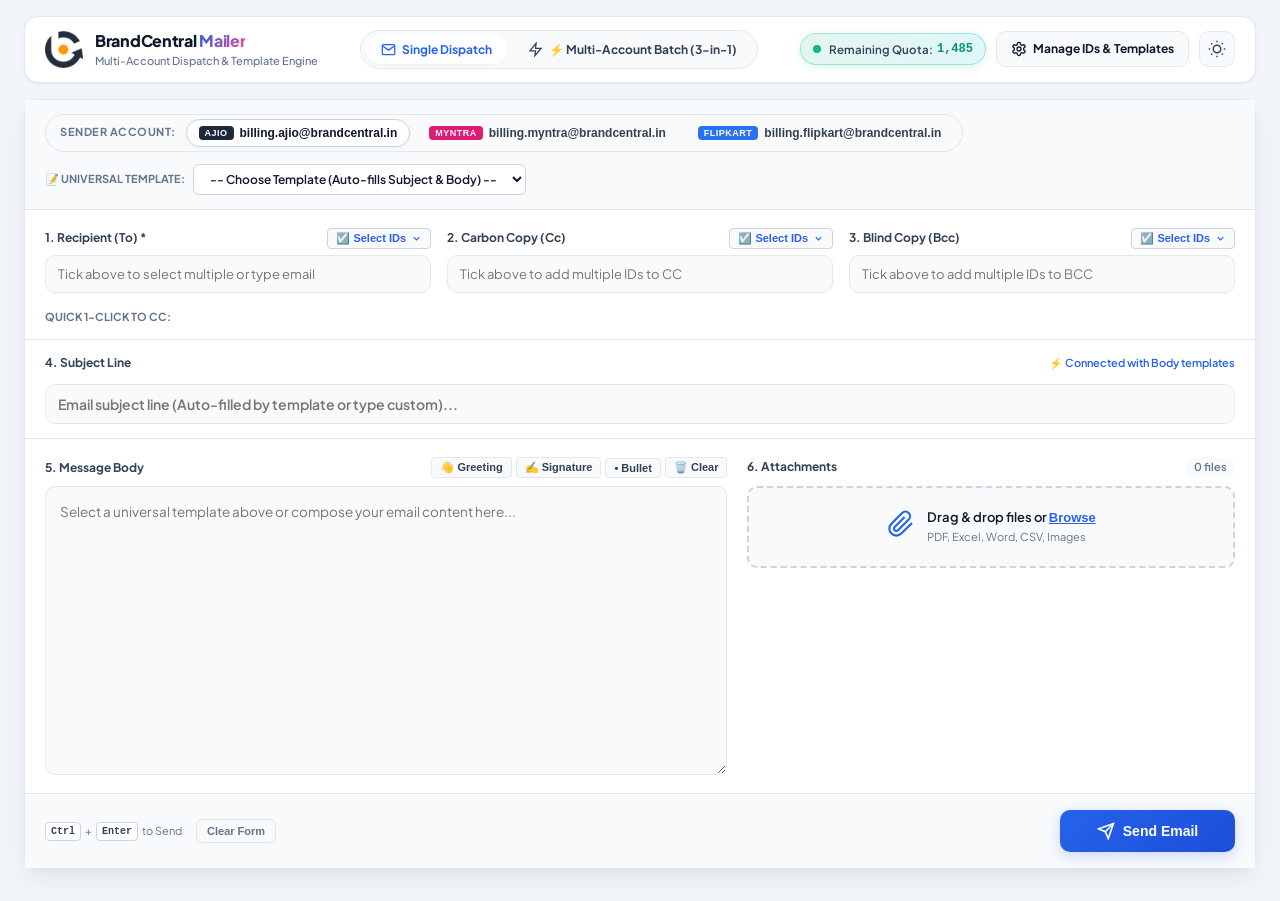
==== commit 2e945a1f: "ok ok" ====
--- a/static/index.html
+++ b/static/index.html
@@ -49,6 +49,10 @@
             </div>
 
             <div class="nav-actions">
+                <div class="quota-badge" id="quotaBadge" title="Remaining Daily Email Quota (Google Workspace limit: 1,500/day)">
+                    <span class="quota-pulse-dot"></span>
+                    <span class="quota-text">Remaining Quota: <strong id="quotaCount" class="quota-num">1,485</strong></span>
+                </div>
                 <a href="/manage" class="btn-manage-link" title="Manage Saved Mail IDs and Templates">
                     <svg width="16" height="16" viewBox="0 0 24 24" fill="none" stroke="currentColor" stroke-width="2">
                         <path d="M12.22 2h-.44a2 2 0 0 0-2 2v.18a2 2 0 0 1-1 1.73l-.43.25a2 2 0 0 1-2 0l-.15-.08a2 2 0 0 0-2.73.73l-.22.38a2 2 0 0 0 .73 2.73l.15.1a2 2 0 0 1 1 1.72v.51a2 2 0 0 1-1 1.74l-.15.09a2 2 0 0 0-.73 2.73l.22.38a2 2 0 0 0 2.73.73l.15-.08a2 2 0 0 1 2 0l.43.25a2 2 0 0 1 1 1.73V20a2 2 0 0 0 2 2h.44a2 2 0 0 0 2-2v-.18a2 2 0 0 1 1-1.73l.43-.25a2 2 0 0 1 2 0l.15.08a2 2 0 0 0 2.73-.73l.22-.39a2 2 0 0 0-.73-2.73l-.15-.08a2 2 0 0 1-1-1.74v-.5a2 2 0 0 1 1-1.74l.15-.09a2 2 0 0 0 .73-2.73l-.22-.38a2 2 0 0 0-2.73-.73l-.15.08a2 2 0 0 1-2 0l-.43-.25a2 2 0 0 1-1-1.73V4a2 2 0 0 0-2-2z"></path>
--- a/static/style.css
+++ b/static/style.css
@@ -225,6 +225,63 @@
     gap: 10px;
 }
 
+/* Daily Remaining Email Quota Badge */
+.quota-badge {
+    display: inline-flex;
+    align-items: center;
+    gap: 8px;
+    padding: 6px 12px;
+    background: linear-gradient(135deg, rgba(16, 185, 129, 0.12), rgba(6, 182, 212, 0.12));
+    border: 1px solid rgba(16, 185, 129, 0.3);
+    border-radius: var(--radius-full);
+    font-size: 12px;
+    color: var(--text-primary);
+    box-shadow: 0 2px 8px rgba(16, 185, 129, 0.15);
+    user-select: none;
+}
+
+.quota-pulse-dot {
+    width: 8px;
+    height: 8px;
+    border-radius: 50%;
+    background: #10b981;
+    box-shadow: 0 0 0 rgba(16, 185, 129, 0.7);
+    animation: quotaPulse 2s infinite;
+    flex-shrink: 0;
+}
+
+@keyframes quotaPulse {
+    0% {
+        box-shadow: 0 0 0 0 rgba(16, 185, 129, 0.7);
+    }
+    70% {
+        box-shadow: 0 0 0 6px rgba(16, 185, 129, 0);
+    }
+    100% {
+        box-shadow: 0 0 0 0 rgba(16, 185, 129, 0);
+    }
+}
+
+.quota-text {
+    font-weight: 600;
+    color: var(--text-secondary);
+    font-size: 11.5px;
+    display: flex;
+    align-items: center;
+    gap: 4px;
+}
+
+.quota-num {
+    font-family: var(--font-mono);
+    font-weight: 800;
+    color: #059669;
+    font-size: 12px;
+}
+
+[data-theme="dark"] .quota-num {
+    color: #34d399;
+}
+
 .btn-manage-link, .btn-send-nav {
     display: flex;
     align-items: center;
@@ -997,17 +1054,49 @@
     display: flex;
     align-items: center;
     justify-content: center;
-    transition: all var(--transition-fast);
-    min-width: 160px;
-}
-
-.btn-primary-send:hover {
+    transition: all 0.3s cubic-bezier(0.4, 0, 0.2, 1);
+    min-width: 175px;
+    position: relative;
+    overflow: hidden;
+}
+
+.btn-primary-send:hover:not(:disabled) {
     background: linear-gradient(135deg, #1d4ed8, #1e40af);
     box-shadow: 0 6px 20px var(--primary-glow);
-    transform: translateY(-1px);
-}
-
-.btn-primary-send:disabled {
+    transform: translateY(-2px);
+}
+
+.btn-primary-send:active:not(:disabled) {
+    transform: translateY(0);
+}
+
+/* 1. Sending State Animation */
+.btn-primary-send.is-sending {
+    background: linear-gradient(135deg, #1e40af, #2563eb, #3b82f6) !important;
+    background-size: 200% 200% !important;
+    animation: btnGradientMove 1.5s ease infinite, btnPulse 1.5s ease-in-out infinite alternate !important;
+    cursor: wait !important;
+    opacity: 0.95 !important;
+    box-shadow: 0 4px 18px rgba(37, 99, 235, 0.45) !important;
+}
+
+/* 2. Success State Animation (Green Pop) */
+.btn-primary-send.is-success {
+    background: linear-gradient(135deg, #059669, #10b981) !important;
+    box-shadow: 0 6px 22px rgba(16, 185, 129, 0.5) !important;
+    animation: btnSuccessPop 0.45s cubic-bezier(0.175, 0.885, 0.32, 1.275) forwards !important;
+    cursor: default !important;
+}
+
+/* 3. Error / Failed State Animation (Red Shake) */
+.btn-primary-send.is-failed {
+    background: linear-gradient(135deg, #dc2626, #ef4444) !important;
+    box-shadow: 0 6px 22px rgba(239, 68, 68, 0.5) !important;
+    animation: btnShake 0.5s ease-in-out forwards !important;
+    cursor: pointer !important;
+}
+
+.btn-primary-send:disabled:not(.is-sending):not(.is-success):not(.is-failed) {
     background: var(--text-muted);
     cursor: not-allowed;
     box-shadow: none;
@@ -1018,19 +1107,46 @@
     display: flex;
     align-items: center;
     gap: 8px;
+    transition: all 0.25s ease;
 }
 
 .btn-loader {
     width: 18px;
     height: 18px;
-    border: 2px solid rgba(255, 255, 255, 0.3);
+    border: 2.5px solid rgba(255, 255, 255, 0.35);
     border-radius: 50%;
     border-top-color: #ffffff;
-    animation: spin 0.8s linear infinite;
-}
-
+    animation: spin 0.75s linear infinite;
+    display: inline-block;
+    flex-shrink: 0;
+}
+
+/* Button Keyframe Animations */
 @keyframes spin {
     to { transform: rotate(360deg); }
+}
+
+@keyframes btnGradientMove {
+    0% { background-position: 0% 50%; }
+    50% { background-position: 100% 50%; }
+    100% { background-position: 0% 50%; }
+}
+
+@keyframes btnPulse {
+    0% { box-shadow: 0 4px 14px rgba(37, 99, 235, 0.35); }
+    100% { box-shadow: 0 6px 22px rgba(37, 99, 235, 0.65); }
+}
+
+@keyframes btnSuccessPop {
+    0% { transform: scale(0.92); }
+    50% { transform: scale(1.06); }
+    100% { transform: scale(1); }
+}
+
+@keyframes btnShake {
+    0%, 100% { transform: translateX(0); }
+    20%, 60% { transform: translateX(-6px); }
+    40%, 80% { transform: translateX(6px); }
 }
 
 /* ==========================================================================
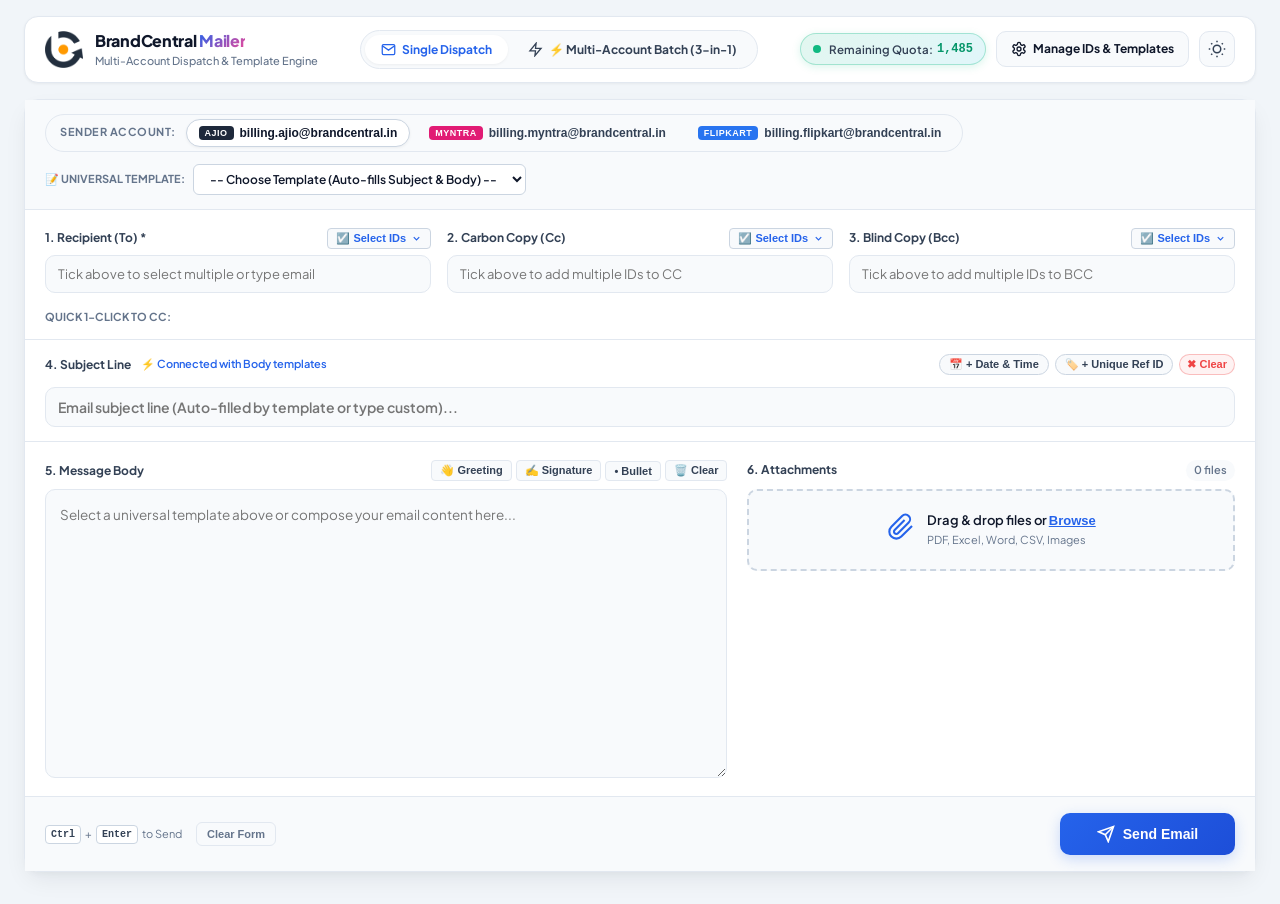
==== commit f1aba29b: "ok ok" ====
--- a/static/index.html
+++ b/static/index.html
@@ -232,8 +232,21 @@
                 <div class="subject-section">
                     <div class="grid-field full-width">
                         <div class="subject-label-row">
-                            <label for="subject" class="grid-label">4. Subject Line</label>
-                            <span class="subject-connected-hint">⚡ Connected with Body templates</span>
+                            <div class="subject-label-left">
+                                <label for="subject" class="grid-label">4. Subject Line</label>
+                                <span class="subject-connected-hint">⚡ Connected with Body templates</span>
+                            </div>
+                            <div class="subject-quick-tools">
+                                <button type="button" class="btn-tag-pill" data-tag-target="subject" data-tag-type="datetime" title="Append current date & time (dd-mm-yyyy hh:mm:ss)">
+                                    📅 + Date & Time
+                                </button>
+                                <button type="button" class="btn-tag-pill" data-tag-target="subject" data-tag-type="refid" title="Append unique reference ID like [Ref: #8492]">
+                                    🏷️ + Unique Ref ID
+                                </button>
+                                <button type="button" class="btn-tag-pill btn-tag-clear" data-tag-target="subject" data-tag-type="clear" title="Remove tag from subject">
+                                    ✖ Clear
+                                </button>
+                            </div>
                         </div>
                         <input 
                             type="text" 
@@ -448,7 +461,20 @@
 
                         <!-- Subject Row -->
                         <div class="batch-field">
-                            <label class="grid-label">Ajio Subject</label>
+                            <div class="grid-label-row">
+                                <label class="grid-label">Ajio Subject</label>
+                                <div class="subject-quick-tools">
+                                    <button type="button" class="btn-tag-pill" data-tag-target="batchSubAjio" data-tag-type="datetime" title="Append Date & Time">
+                                        📅 + Date & Time
+                                    </button>
+                                    <button type="button" class="btn-tag-pill" data-tag-target="batchSubAjio" data-tag-type="refid" title="Append Unique Ref ID">
+                                        🏷️ + Ref ID
+                                    </button>
+                                    <button type="button" class="btn-tag-pill btn-tag-clear" data-tag-target="batchSubAjio" data-tag-type="clear" title="Clear Tag">
+                                        ✖
+                                    </button>
+                                </div>
+                            </div>
                             <input type="text" id="batchSubAjio" class="grid-input" placeholder="Ajio email subject line...">
                         </div>
 
@@ -585,7 +611,20 @@
 
                         <!-- Subject Row -->
                         <div class="batch-field">
-                            <label class="grid-label">Myntra Subject</label>
+                            <div class="grid-label-row">
+                                <label class="grid-label">Myntra Subject</label>
+                                <div class="subject-quick-tools">
+                                    <button type="button" class="btn-tag-pill" data-tag-target="batchSubMyntra" data-tag-type="datetime" title="Append Date & Time">
+                                        📅 + Date & Time
+                                    </button>
+                                    <button type="button" class="btn-tag-pill" data-tag-target="batchSubMyntra" data-tag-type="refid" title="Append Unique Ref ID">
+                                        🏷️ + Ref ID
+                                    </button>
+                                    <button type="button" class="btn-tag-pill btn-tag-clear" data-tag-target="batchSubMyntra" data-tag-type="clear" title="Clear Tag">
+                                        ✖
+                                    </button>
+                                </div>
+                            </div>
                             <input type="text" id="batchSubMyntra" class="grid-input" placeholder="Myntra email subject line...">
                         </div>
 
@@ -722,7 +761,20 @@
 
                         <!-- Subject Row -->
                         <div class="batch-field">
-                            <label class="grid-label">Flipkart Subject</label>
+                            <div class="grid-label-row">
+                                <label class="grid-label">Flipkart Subject</label>
+                                <div class="subject-quick-tools">
+                                    <button type="button" class="btn-tag-pill" data-tag-target="batchSubFlipkart" data-tag-type="datetime" title="Append Date & Time">
+                                        📅 + Date & Time
+                                    </button>
+                                    <button type="button" class="btn-tag-pill" data-tag-target="batchSubFlipkart" data-tag-type="refid" title="Append Unique Ref ID">
+                                        🏷️ + Ref ID
+                                    </button>
+                                    <button type="button" class="btn-tag-pill btn-tag-clear" data-tag-target="batchSubFlipkart" data-tag-type="clear" title="Clear Tag">
+                                        ✖
+                                    </button>
+                                </div>
+                            </div>
                             <input type="text" id="batchSubFlipkart" class="grid-input" placeholder="Flipkart email subject line...">
                         </div>
 
--- a/static/style.css
+++ b/static/style.css
@@ -767,6 +767,57 @@
     align-items: center;
     justify-content: space-between;
     margin-bottom: 6px;
+    flex-wrap: wrap;
+    gap: 8px;
+}
+
+.subject-label-left {
+    display: flex;
+    align-items: center;
+    gap: 10px;
+}
+
+.subject-quick-tools {
+    display: flex;
+    align-items: center;
+    gap: 6px;
+    flex-wrap: wrap;
+}
+
+.btn-tag-pill {
+    padding: 3px 9px;
+    font-size: 11px;
+    font-weight: 700;
+    border-radius: var(--radius-full);
+    border: 1px solid var(--border-strong);
+    background: var(--bg-subtle);
+    color: var(--text-secondary);
+    cursor: pointer;
+    transition: all var(--transition-fast);
+    display: inline-flex;
+    align-items: center;
+    gap: 4px;
+    user-select: none;
+}
+
+.btn-tag-pill:hover {
+    background: var(--primary-light);
+    color: var(--primary);
+    border-color: var(--primary);
+    transform: translateY(-1px);
+}
+
+.btn-tag-pill.btn-tag-clear {
+    color: var(--danger);
+    border-color: rgba(239, 68, 68, 0.3);
+    background: var(--danger-bg);
+    padding: 3px 7px;
+}
+
+.btn-tag-pill.btn-tag-clear:hover {
+    background: #ef4444;
+    color: #ffffff;
+    border-color: #ef4444;
 }
 
 .subject-connected-hint {
